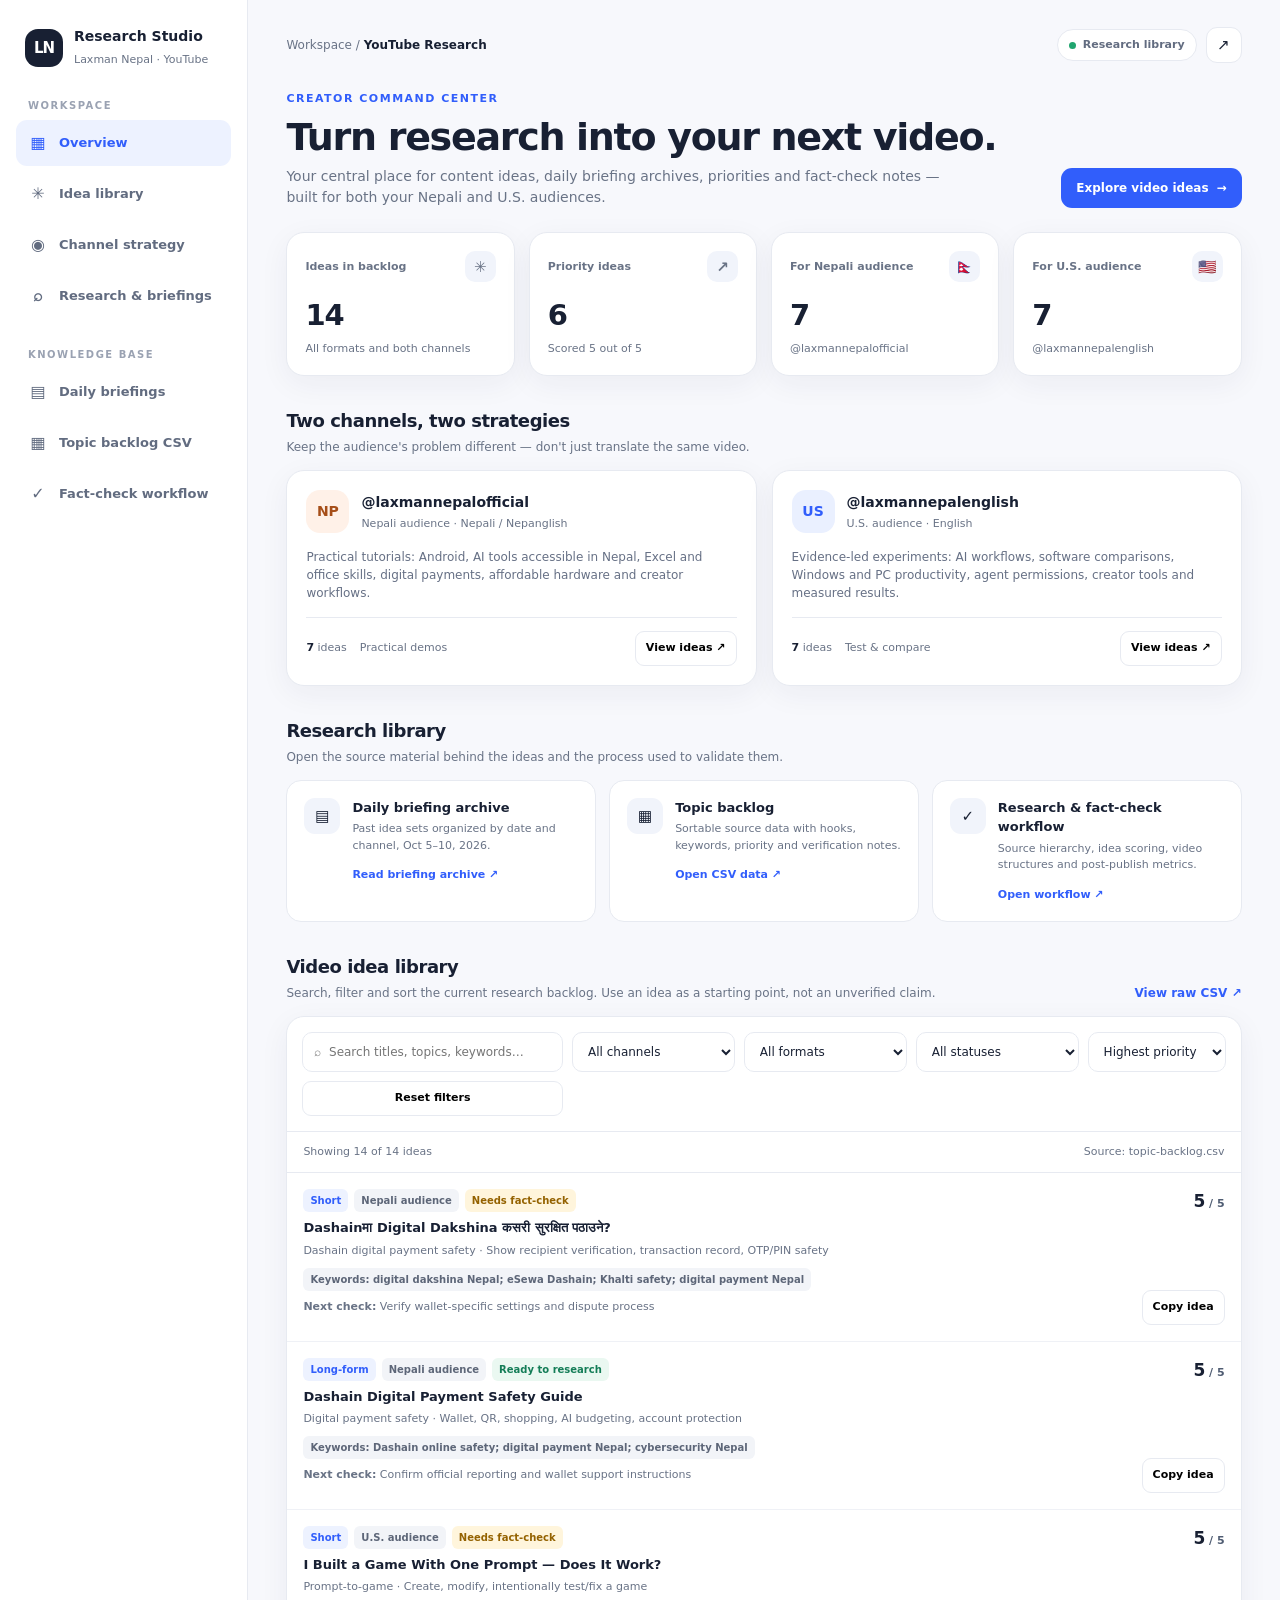
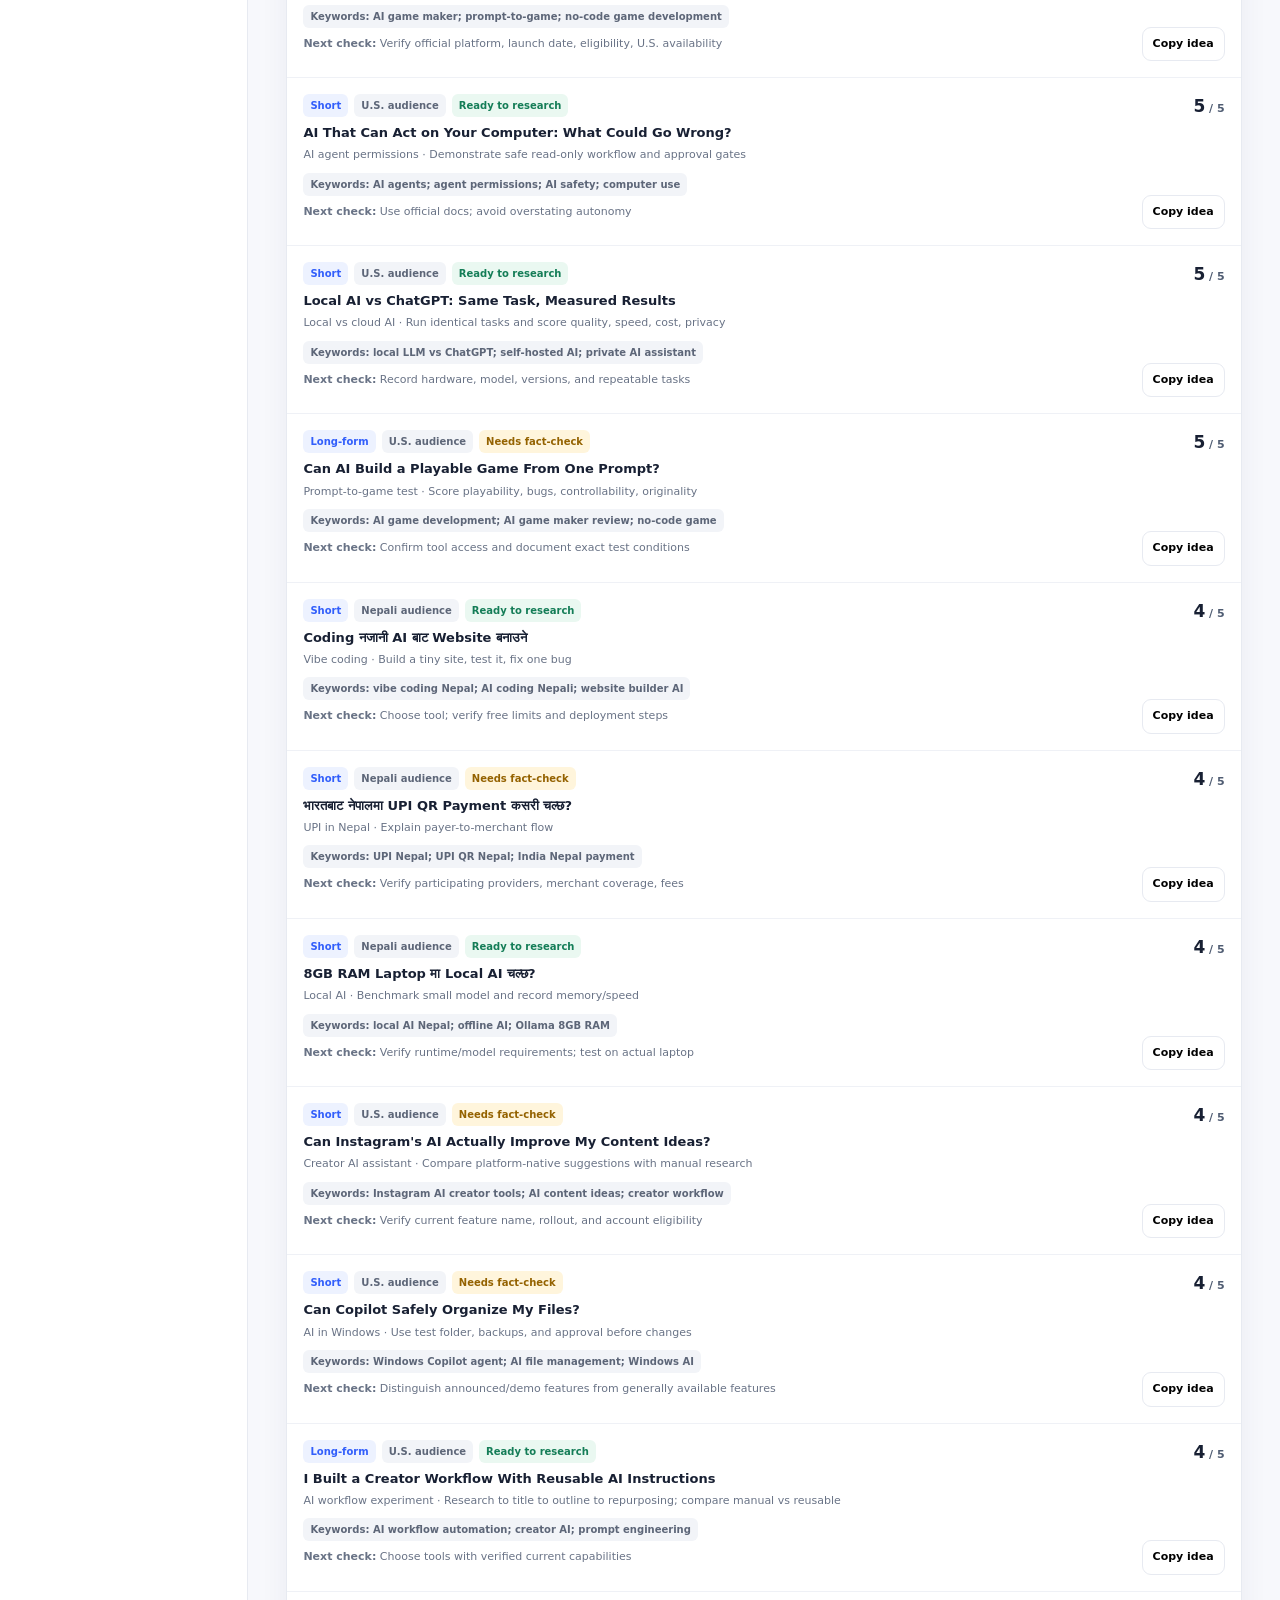
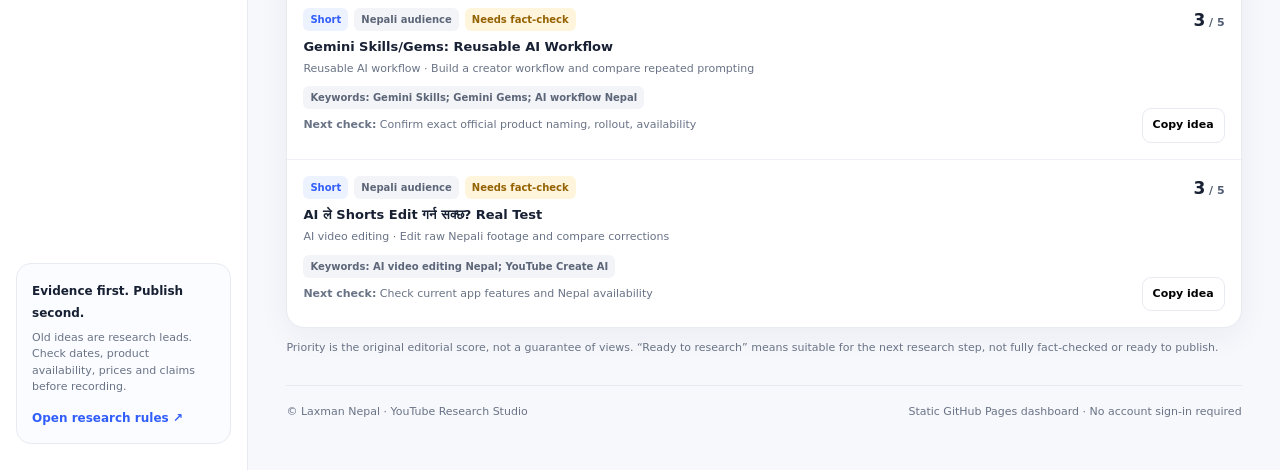
==== youtube/content-growth/index.html @ 2b45d1cb "Add interactive YouTube content research dashboard" ====
<!doctype html>
<html lang="en">
<head>
<meta charset="utf-8">
<meta name="viewport" content="width=device-width,initial-scale=1">
<meta name="theme-color" content="#f7f8fc">
<meta name="description" content="Laxman Nepal's YouTube content research dashboard: video ideas, daily briefings, topic priorities and fact-check workflow for Nepali and U.S. audiences.">
<title>YouTube Research Studio — Laxman Nepal</title>
<style>
:root{--bg:#f7f8fc;--panel:#fff;--ink:#182033;--muted:#697386;--line:#e7eaf1;--blue:#315efb;--blue-soft:#edf2ff;--green:#147d57;--amber:#946200;--shadow:0 8px 30px rgba(29,43,76,.055);--radius:18px}
*{box-sizing:border-box}html{scroll-behavior:smooth}body{margin:0;background:var(--bg);color:var(--ink);font:15px/1.5 Inter,ui-sans-serif,system-ui,-apple-system,BlinkMacSystemFont,"Segoe UI",sans-serif}a{color:inherit;text-decoration:none}button,input,select{font:inherit}.app{min-height:100vh;display:grid;grid-template-columns:248px minmax(0,1fr)}.sidebar{background:#fff;border-right:1px solid var(--line);padding:26px 16px;display:flex;flex-direction:column;gap:28px}.brand{display:flex;align-items:center;gap:11px;padding:0 9px}.logo{width:38px;height:38px;border-radius:13px;background:#182033;color:#fff;display:grid;place-items:center;font-weight:800;letter-spacing:-1px}.brand strong{display:block;font-size:14px}.brand small{color:var(--muted);font-size:11px}.navlabel{padding:0 12px;color:#9aa2b2;text-transform:uppercase;font-size:10px;font-weight:800;letter-spacing:1.5px;margin-bottom:7px}.nav{display:grid;gap:5px}.nav a{display:flex;align-items:center;gap:11px;padding:11px 12px;border-radius:11px;color:#626c80;font-size:13px;font-weight:650}.nav a span{width:20px;text-align:center;font-size:16px}.nav a.active,.nav a:hover{background:var(--blue-soft);color:var(--blue)}.side-note{margin-top:auto;padding:15px;border:1px solid var(--line);border-radius:15px;background:#fbfcff}.side-note b{font-size:12px}.side-note p{font-size:11px;color:var(--muted);margin:6px 0 10px}.side-note a{font-size:12px;color:var(--blue);font-weight:750}.main{min-width:0;padding:27px clamp(16px,3vw,42px) 50px;max-width:1600px;width:100%;margin:0 auto}.topbar{display:flex;justify-content:space-between;align-items:center;gap:16px;margin-bottom:28px}.crumb{font-size:12px;color:var(--muted)}.crumb b{color:var(--ink)}.top-actions{display:flex;align-items:center;gap:9px}.pill{display:inline-flex;align-items:center;gap:7px;border:1px solid var(--line);border-radius:999px;padding:7px 11px;background:#fff;font-size:11px;color:#626c80;font-weight:700}.dot{width:7px;height:7px;background:#20a56f;border-radius:50%}.iconbtn{border:1px solid var(--line);background:#fff;width:36px;height:36px;border-radius:11px;cursor:pointer}.hero{display:flex;justify-content:space-between;align-items:flex-end;gap:20px;margin-bottom:23px}.eyebrow{font-size:11px;color:var(--blue);font-weight:800;letter-spacing:1.5px;text-transform:uppercase}.hero h1{font-size:clamp(27px,3vw,38px);line-height:1.13;letter-spacing:-1.3px;margin:8px 0}.hero p{color:var(--muted);max-width:670px;margin:0;font-size:14px}.primary{display:inline-flex;align-items:center;justify-content:center;gap:8px;border:0;background:var(--blue);color:#fff;border-radius:11px;padding:11px 15px;font-size:12px;font-weight:750;cursor:pointer;white-space:nowrap}.primary:hover{background:#234be0}.stats{display:grid;grid-template-columns:repeat(4,minmax(0,1fr));gap:14px;margin:24px 0}.stat{background:var(--panel);border:1px solid var(--line);border-radius:var(--radius);padding:18px;box-shadow:var(--shadow);min-width:0}.stat-head{display:flex;align-items:center;justify-content:space-between;color:var(--muted);font-size:11px;font-weight:700}.stat-icon{width:31px;height:31px;border-radius:10px;background:#f1f4fb;display:grid;place-items:center;font-size:15px}.stat-num{font-size:29px;font-weight:800;letter-spacing:-1px;margin:12px 0 3px}.stat-sub{font-size:11px;color:var(--muted)}.section-head{display:flex;align-items:flex-end;justify-content:space-between;gap:12px;margin:31px 0 14px}.section-head h2{font-size:18px;letter-spacing:-.45px;margin:0}.section-head p{font-size:12px;color:var(--muted);margin:4px 0 0}.textlink{color:var(--blue);font-size:12px;font-weight:750}.channels{display:grid;grid-template-columns:repeat(2,minmax(0,1fr));gap:15px}.channel{background:#fff;border:1px solid var(--line);border-radius:var(--radius);padding:19px;box-shadow:var(--shadow)}.channel-top{display:flex;align-items:center;gap:12px}.channel-avatar{width:43px;height:43px;border-radius:14px;background:#fff1e8;color:#a64e18;display:grid;place-items:center;font-weight:850;font-size:14px}.channel.us .channel-avatar{background:#eaf0ff;color:#315efb}.channel h3{font-size:14px;margin:0 0 3px}.channel .aud{font-size:11px;color:var(--muted)}.channel p{font-size:12px;color:#667085;margin:15px 0}.channel-bottom{border-top:1px solid var(--line);padding-top:13px;display:flex;align-items:center;justify-content:space-between;gap:8px}.tiny-stats{display:flex;gap:13px;font-size:11px;color:var(--muted)}.tiny-stats b{color:var(--ink)}.outline{border:1px solid var(--line);background:#fff;border-radius:9px;padding:8px 10px;font-size:11px;font-weight:750;cursor:pointer}.outline:hover{border-color:#b9c7ff;color:var(--blue)}.quick-grid{display:grid;grid-template-columns:repeat(3,minmax(0,1fr));gap:13px}.quick{background:#fff;border:1px solid var(--line);border-radius:15px;padding:17px;display:flex;gap:12px;align-items:flex-start;transition:transform .15s,border .15s}.quick:hover{transform:translateY(-2px);border-color:#c9d4ff}.quick-icon{width:36px;height:36px;flex:none;border-radius:11px;background:#f1f4fb;display:grid;place-items:center}.quick h3{font-size:13px;margin:0 0 4px}.quick p{font-size:11px;color:var(--muted);margin:0 0 8px}.quick a{font-size:11px;color:var(--blue);font-weight:750}.ideas-panel{background:#fff;border:1px solid var(--line);border-radius:var(--radius);overflow:hidden;box-shadow:var(--shadow)}.filters{padding:15px;display:grid;grid-template-columns:minmax(180px,1.6fr) repeat(3,minmax(125px,1fr)) auto;gap:9px;border-bottom:1px solid var(--line)}.field{width:100%;min-width:0;border:1px solid var(--line);background:#fff;color:var(--ink);border-radius:10px;padding:10px 11px;font-size:12px;outline:none}.field:focus{border-color:#9db0ff;box-shadow:0 0 0 3px #edf2ff}.count{padding:12px 16px;display:flex;justify-content:space-between;align-items:center;color:var(--muted);font-size:11px;border-bottom:1px solid var(--line)}.idea-list{display:grid}.idea{padding:16px;display:grid;grid-template-columns:minmax(0,1fr) 90px;gap:12px;border-bottom:1px solid #eff1f6}.idea:last-child{border-bottom:0}.idea h3{font-size:13px;margin:7px 0 5px;line-height:1.4}.idea p{font-size:11px;color:var(--muted);margin:0 0 9px}.meta{display:flex;gap:6px;flex-wrap:wrap;align-items:center}.tag{display:inline-flex;align-items:center;border-radius:6px;background:#f2f4f8;color:#5d6678;padding:4px 7px;font-size:10px;font-weight:700}.tag.blue{background:#edf2ff;color:#315efb}.tag.green{background:#eaf8f1;color:#147d57}.tag.amber{background:#fff5dc;color:#946200}.idea-actions{display:flex;flex-direction:column;align-items:flex-end;justify-content:space-between;gap:10px}.priority{font-size:11px;font-weight:800;color:#4f5c72}.priority strong{font-size:17px;color:var(--ink)}.idea-actions button{white-space:nowrap}.empty{padding:35px;text-align:center;color:var(--muted);font-size:13px}.footnote{font-size:11px;color:var(--muted);margin-top:12px}.footer{margin-top:28px;padding-top:18px;border-top:1px solid var(--line);display:flex;justify-content:space-between;gap:15px;color:var(--muted);font-size:11px}.mobilebar{display:none}
@media(max-width:1050px){.app{grid-template-columns:210px minmax(0,1fr)}.filters{grid-template-columns:repeat(2,minmax(0,1fr))}.quick-grid{grid-template-columns:repeat(2,minmax(0,1fr))}.stats{grid-template-columns:repeat(2,minmax(0,1fr))}}
@media(max-width:700px){.app{display:block}.sidebar{display:none}.main{padding:18px 14px 85px}.topbar{margin-bottom:24px}.hero{align-items:flex-start;flex-direction:column}.hero .primary{width:100%}.stats{gap:9px;margin:18px 0}.stat{padding:13px}.stat-num{font-size:25px}.channels{grid-template-columns:1fr}.quick-grid{grid-template-columns:1fr}.filters{grid-template-columns:1fr 1fr;padding:11px}.filters .search{grid-column:1/-1}.filters button{grid-column:1/-1}.idea{padding:13px;grid-template-columns:minmax(0,1fr) 66px}.idea-actions button{font-size:10px;padding:7px}.top-actions .pill{display:none}.section-head{align-items:flex-start}.footer{flex-direction:column}.mobilebar{position:fixed;bottom:0;left:0;right:0;display:flex;justify-content:space-around;gap:4px;background:rgba(255,255,255,.96);backdrop-filter:blur(12px);border-top:1px solid var(--line);padding:9px 4px calc(9px + env(safe-area-inset-bottom));z-index:5}.mobilebar a{display:grid;justify-items:center;gap:2px;color:#687286;font-size:9px;font-weight:700;min-width:0}.mobilebar a span{font-size:17px}.mobilebar a.active{color:var(--blue)}}
</style>
</head>
<body>
<div class="app">
<aside class="sidebar">
  <a class="brand" href="#overview"><div class="logo">LN</div><div><strong>Research Studio</strong><small>Laxman Nepal · YouTube</small></div></a>
  <div><div class="navlabel">Workspace</div><nav class="nav"><a class="active" href="#overview"><span>▦</span>Overview</a><a href="#ideas"><span>✳</span>Idea library</a><a href="#channels"><span>◉</span>Channel strategy</a><a href="#research"><span>⌕</span>Research & briefings</a></nav></div>
  <div><div class="navlabel">Knowledge base</div><nav class="nav"><a href="daily-briefings.md" target="_blank"><span>▤</span>Daily briefings</a><a href="topic-backlog.csv" target="_blank"><span>▦</span>Topic backlog CSV</a><a href="research-workflow.md" target="_blank"><span>✓</span>Fact-check workflow</a></nav></div>
  <div class="side-note"><b>Evidence first. Publish second.</b><p>Old ideas are research leads. Check dates, product availability, prices and claims before recording.</p><a href="research-workflow.md" target="_blank">Open research rules ↗</a></div>
</aside>
<main class="main">
  <div class="topbar"><div class="crumb">Workspace / <b>YouTube Research</b></div><div class="top-actions"><span class="pill"><i class="dot"></i> Research library</span><a class="iconbtn" href="README.md" target="_blank" aria-label="Open documentation" style="display:grid;place-items:center">↗</a></div></div>
  <section id="overview">
    <div class="hero"><div><div class="eyebrow">Creator command center</div><h1>Turn research into your next video.</h1><p>Your central place for content ideas, daily briefing archives, priorities and fact-check notes — built for both your Nepali and U.S. audiences.</p></div><a class="primary" href="#ideas">Explore video ideas <span>→</span></a></div>
    <div class="stats">
      <article class="stat"><div class="stat-head">Ideas in backlog <span class="stat-icon">✳</span></div><div class="stat-num" id="totalIdeas">—</div><div class="stat-sub">All formats and both channels</div></article>
      <article class="stat"><div class="stat-head">Priority ideas <span class="stat-icon">↗</span></div><div class="stat-num" id="priorityIdeas">—</div><div class="stat-sub">Scored 5 out of 5</div></article>
      <article class="stat"><div class="stat-head">For Nepali audience <span class="stat-icon">🇳🇵</span></div><div class="stat-num" id="npIdeas">—</div><div class="stat-sub">@laxmannepalofficial</div></article>
      <article class="stat"><div class="stat-head">For U.S. audience <span class="stat-icon">🇺🇸</span></div><div class="stat-num" id="usIdeas">—</div><div class="stat-sub">@laxmannepalenglish</div></article>
    </div>
  </section>
  <section id="channels">
    <div class="section-head"><div><h2>Two channels, two strategies</h2><p>Keep the audience's problem different — don't just translate the same video.</p></div></div>
    <div class="channels">
      <article class="channel"><div class="channel-top"><div class="channel-avatar">NP</div><div><h3>@laxmannepalofficial</h3><div class="aud">Nepali audience · Nepali / Nepanglish</div></div></div><p>Practical tutorials: Android, AI tools accessible in Nepal, Excel and office skills, digital payments, affordable hardware and creator workflows.</p><div class="channel-bottom"><div class="tiny-stats"><span><b id="npChannelCount">—</b> ideas</span><span>Practical demos</span></div><button class="outline" data-filter-channel="@laxmannepalofficial">View ideas ↗</button></div></article>
      <article class="channel us"><div class="channel-top"><div class="channel-avatar">US</div><div><h3>@laxmannepalenglish</h3><div class="aud">U.S. audience · English</div></div></div><p>Evidence-led experiments: AI workflows, software comparisons, Windows and PC productivity, agent permissions, creator tools and measured results.</p><div class="channel-bottom"><div class="tiny-stats"><span><b id="usChannelCount">—</b> ideas</span><span>Test & compare</span></div><button class="outline" data-filter-channel="@laxmannepalenglish">View ideas ↗</button></div></article>
    </div>
  </section>
  <section id="research">
    <div class="section-head"><div><h2>Research library</h2><p>Open the source material behind the ideas and the process used to validate them.</p></div></div>
    <div class="quick-grid">
      <article class="quick"><div class="quick-icon">▤</div><div><h3>Daily briefing archive</h3><p>Past idea sets organized by date and channel, Oct 5–10, 2026.</p><a href="daily-briefings.md" target="_blank">Read briefing archive ↗</a></div></article>
      <article class="quick"><div class="quick-icon">▦</div><div><h3>Topic backlog</h3><p>Sortable source data with hooks, keywords, priority and verification notes.</p><a href="topic-backlog.csv" target="_blank">Open CSV data ↗</a></div></article>
      <article class="quick"><div class="quick-icon">✓</div><div><h3>Research & fact-check workflow</h3><p>Source hierarchy, idea scoring, video structures and post-publish metrics.</p><a href="research-workflow.md" target="_blank">Open workflow ↗</a></div></article>
    </div>
  </section>
  <section id="ideas">
    <div class="section-head"><div><h2>Video idea library</h2><p>Search, filter and sort the current research backlog. Use an idea as a starting point, not an unverified claim.</p></div><a class="textlink" href="topic-backlog.csv" target="_blank">View raw CSV ↗</a></div>
    <div class="ideas-panel">
      <div class="filters">
        <input class="field search" id="search" type="search" placeholder="⌕  Search titles, topics, keywords…" aria-label="Search ideas">
        <select class="field" id="channelFilter" aria-label="Filter by channel"><option value="">All channels</option><option value="@laxmannepalofficial">Nepali channel</option><option value="@laxmannepalenglish">U.S. channel</option></select>
        <select class="field" id="formatFilter" aria-label="Filter by format"><option value="">All formats</option><option value="Short">Shorts</option><option value="Long-form">Long-form</option></select>
        <select class="field" id="statusFilter" aria-label="Filter by verification status"><option value="">All statuses</option><option value="Ready to research">Ready to research</option><option value="Needs fact-check">Needs fact-check</option></select>
        <select class="field" id="sortFilter" aria-label="Sort ideas"><option value="priority">Highest priority</option><option value="newest">Newest added</option><option value="az">Title A–Z</option></select>
        <button class="outline" id="resetFilters">Reset filters</button>
      </div>
      <div class="count"><span id="resultCount">Loading idea data…</span><span>Source: topic-backlog.csv</span></div>
      <div class="idea-list" id="ideaList"><div class="empty">Loading your saved ideas…</div></div>
    </div>
    <p class="footnote">Priority is the original editorial score, not a guarantee of views. “Ready to research” means suitable for the next research step, not fully fact-checked or ready to publish.</p>
  </section>
  <div class="footer"><span>© Laxman Nepal · YouTube Research Studio</span><span>Static GitHub Pages dashboard · No account sign-in required</span></div>
</main>
</div>
<nav class="mobilebar"><a class="active" href="#overview"><span>▦</span>Home</a><a href="#ideas"><span>✳</span>Ideas</a><a href="#channels"><span>◉</span>Channels</a><a href="#research"><span>⌕</span>Research</a></nav>
<script>
(function(){
const $=id=>document.getElementById(id);
let ideas=[];
function parseCSV(text){const rows=[];let row=[],field="",quoted=false;for(let i=0;i<text.length;i++){const c=text[i];if(quoted){if(c==='"'&&text[i+1]==='"'){field+='"';i++}else if(c==='"')quoted=false;else field+=c}else if(c==='"')quoted=true;else if(c===','){row.push(field);field=""}else if(c==='\n'){row.push(field.replace(/\r$/,""));if(row.some(v=>v.trim()))rows.push(row);row=[];field=""}else field+=c}if(field.length||row.length){row.push(field.replace(/\r$/,""));rows.push(row)}const headers=rows.shift()||[];return rows.map(r=>Object.fromEntries(headers.map((h,i)=>[h,(r[i]||"").trim()])))}
function esc(s){return String(s||"").replace(/[&<>"']/g,c=>({"&":"&amp;","<":"&lt;",">":"&gt;",'"':"&quot;","'":"&#39;"}[c]))}
function filtered(){const q=$("search").value.toLowerCase().trim(),ch=$("channelFilter").value,fmt=$("formatFilter").value,st=$("statusFilter").value;let a=ideas.filter(x=>(!ch||x.channel===ch)&&(!fmt||x.format===fmt)&&(!st||x.status===st)&&(!q||Object.values(x).join(" ").toLowerCase().includes(q)));const sort=$("sortFilter").value;if(sort==="priority")a.sort((x,y)=>(+y.priority||0)-(+x.priority||0)||y.date_added.localeCompare(x.date_added));else if(sort==="newest")a.sort((x,y)=>y.date_added.localeCompare(x.date_added));else a.sort((x,y)=>x.title_direction.localeCompare(y.title_direction));return a}
function render(){const a=filtered();$("resultCount").textContent="Showing "+a.length+" of "+ideas.length+" ideas";if(!a.length){$("ideaList").innerHTML='<div class="empty">No matching ideas. Try clearing a filter or searching another phrase.</div>';return}
$("ideaList").innerHTML=a.map((x,i)=>{const channel=x.channel==="@laxmannepalofficial"?"Nepali audience":"U.S. audience";const statusClass=x.status==="Ready to research"?"green":"amber";return '<article class="idea"><div><div class="meta"><span class="tag blue">'+esc(x.format)+'</span><span class="tag">'+esc(channel)+'</span><span class="tag '+statusClass+'">'+esc(x.status)+'</span></div><h3>'+esc(x.title_direction)+'</h3><p>'+esc(x.topic)+' · '+esc(x.hook_or_demo)+'</p><div class="meta"><span class="tag">Keywords: '+esc(x.keywords)+'</span></div>'+(x.verification_needed?'<p style="margin-top:8px"> <b>Next check:</b> '+esc(x.verification_needed)+'</p>':'')+'</div><div class="idea-actions"><div class="priority"><strong>'+esc(x.priority)+'</strong> / 5</div><button class="outline copy-idea" data-index="'+i+'">Copy idea</button></div></article>'}).join("");
document.querySelectorAll(".copy-idea").forEach(btn=>btn.addEventListener("click",()=>{const x=a[+btn.dataset.index];const text="Title: "+x.title_direction+"\nChannel: "+x.channel+"\nFormat: "+x.format+"\nHook/demo: "+x.hook_or_demo+"\nKeywords: "+x.keywords+"\nWhy searchable: "+x.why_searchable+"\nStatus: "+x.status+"\nFact-check: "+x.verification_needed;navigator.clipboard&&navigator.clipboard.writeText(text).then(()=>{btn.textContent="Copied ✓"}).catch(()=>window.prompt("Copy this idea:",text));if(!navigator.clipboard)window.prompt("Copy this idea:",text)}))}
function stats(){const np=ideas.filter(x=>x.channel==="@laxmannepalofficial").length,us=ideas.filter(x=>x.channel==="@laxmannepalenglish").length;$("totalIdeas").textContent=ideas.length;$("priorityIdeas").textContent=ideas.filter(x=>+x.priority===5).length;$("npIdeas").textContent=np;$("usIdeas").textContent=us;$("npChannelCount").textContent=np;$("usChannelCount").textContent=us}
["search","channelFilter","formatFilter","statusFilter","sortFilter"].forEach(id=>$(id).addEventListener(id==="search"?"input":"change",render));
$("resetFilters").addEventListener("click",()=>{["search","channelFilter","formatFilter","statusFilter"].forEach(id=>$(id).value="");$("sortFilter").value="priority";render()});
document.querySelectorAll("[data-filter-channel]").forEach(btn=>btn.addEventListener("click",()=>{$("channelFilter").value=btn.dataset.filterChannel;location.hash="#ideas";render()}));
fetch("topic-backlog.csv").then(r=>{if(!r.ok)throw new Error("Could not load CSV");return r.text()}).then(t=>{ideas=parseCSV(t);stats();render()}).catch(()=>{$("ideaList").innerHTML='<div class="empty">Could not load the idea backlog automatically. Open <a style="color:#315efb" href="topic-backlog.csv">topic-backlog.csv</a> directly, or open this dashboard through your published GitHub Pages site.</div>';$("resultCount").textContent="Idea data unavailable"});
document.querySelectorAll(".mobilebar a").forEach(a=>a.addEventListener("click",()=>{document.querySelectorAll(".mobilebar a").forEach(n=>n.classList.remove("active"));a.classList.add("active")}));
})();
</script>
</body>
</html>
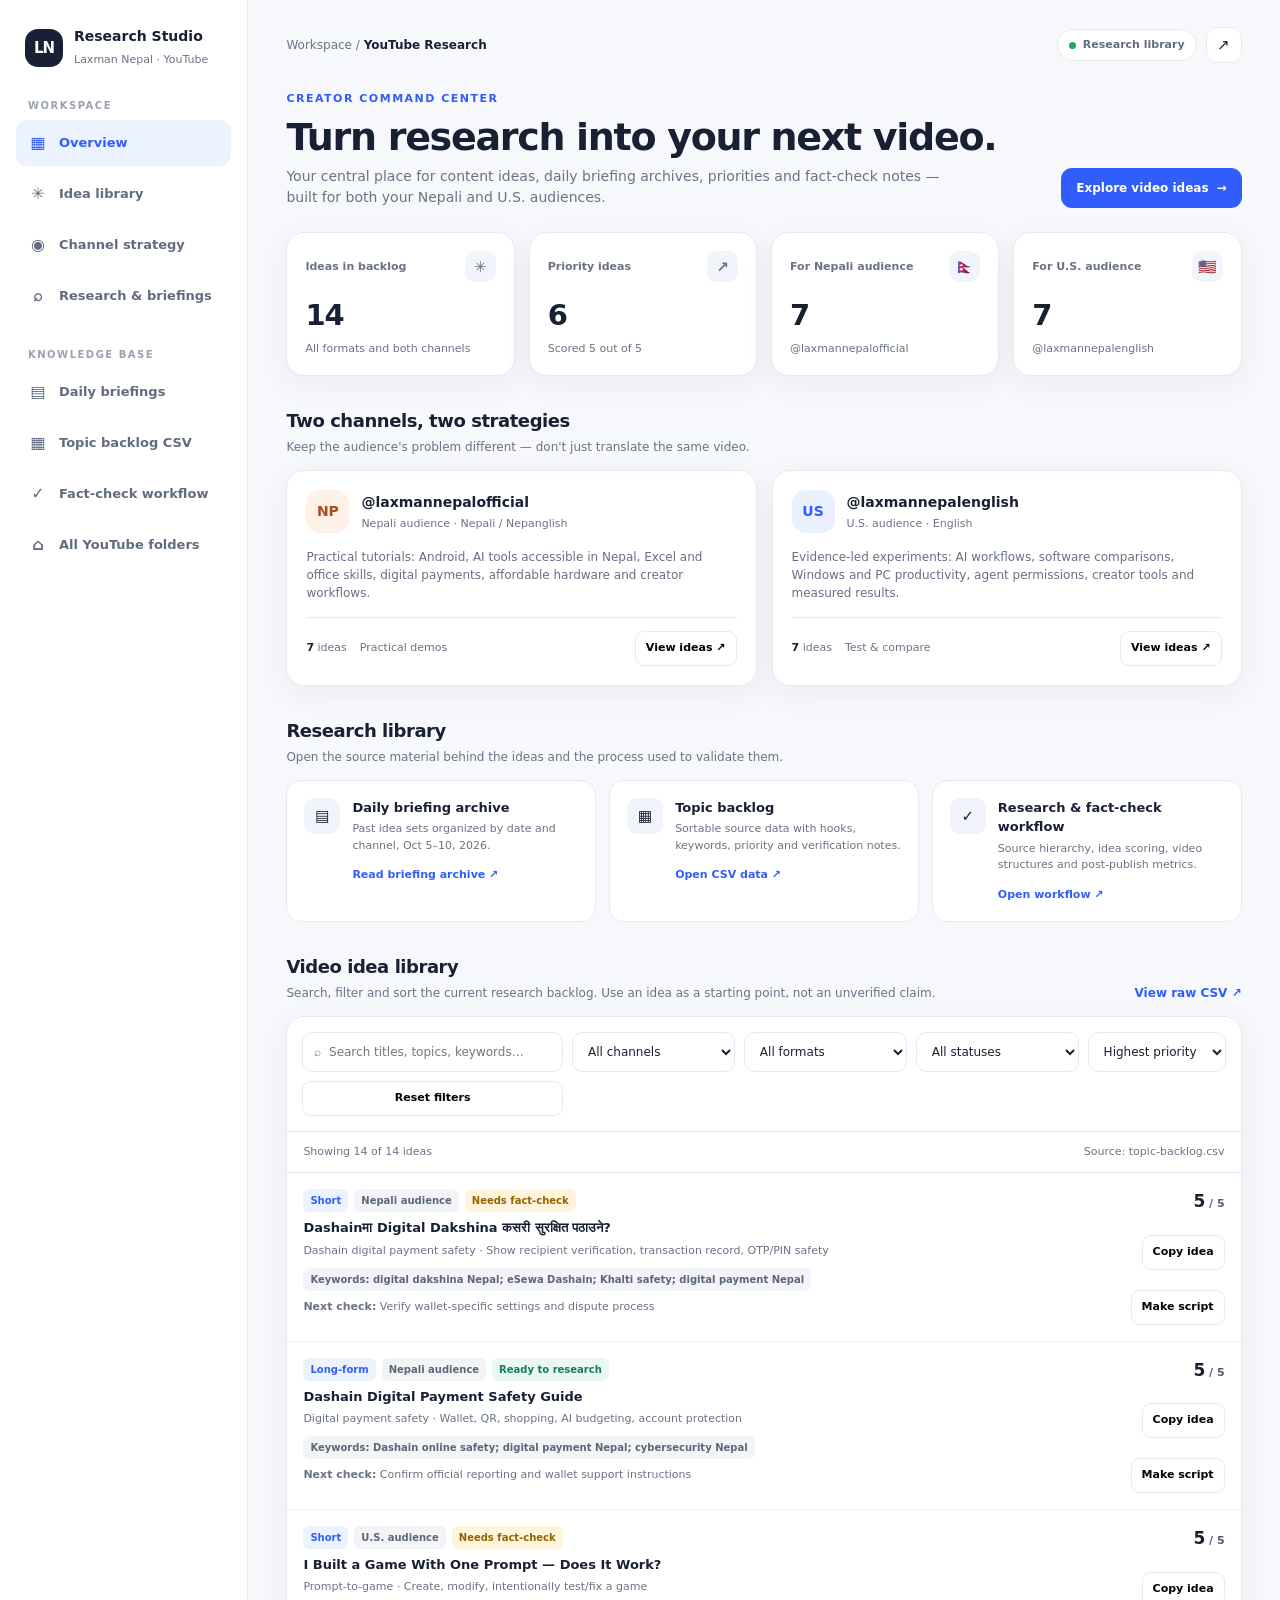
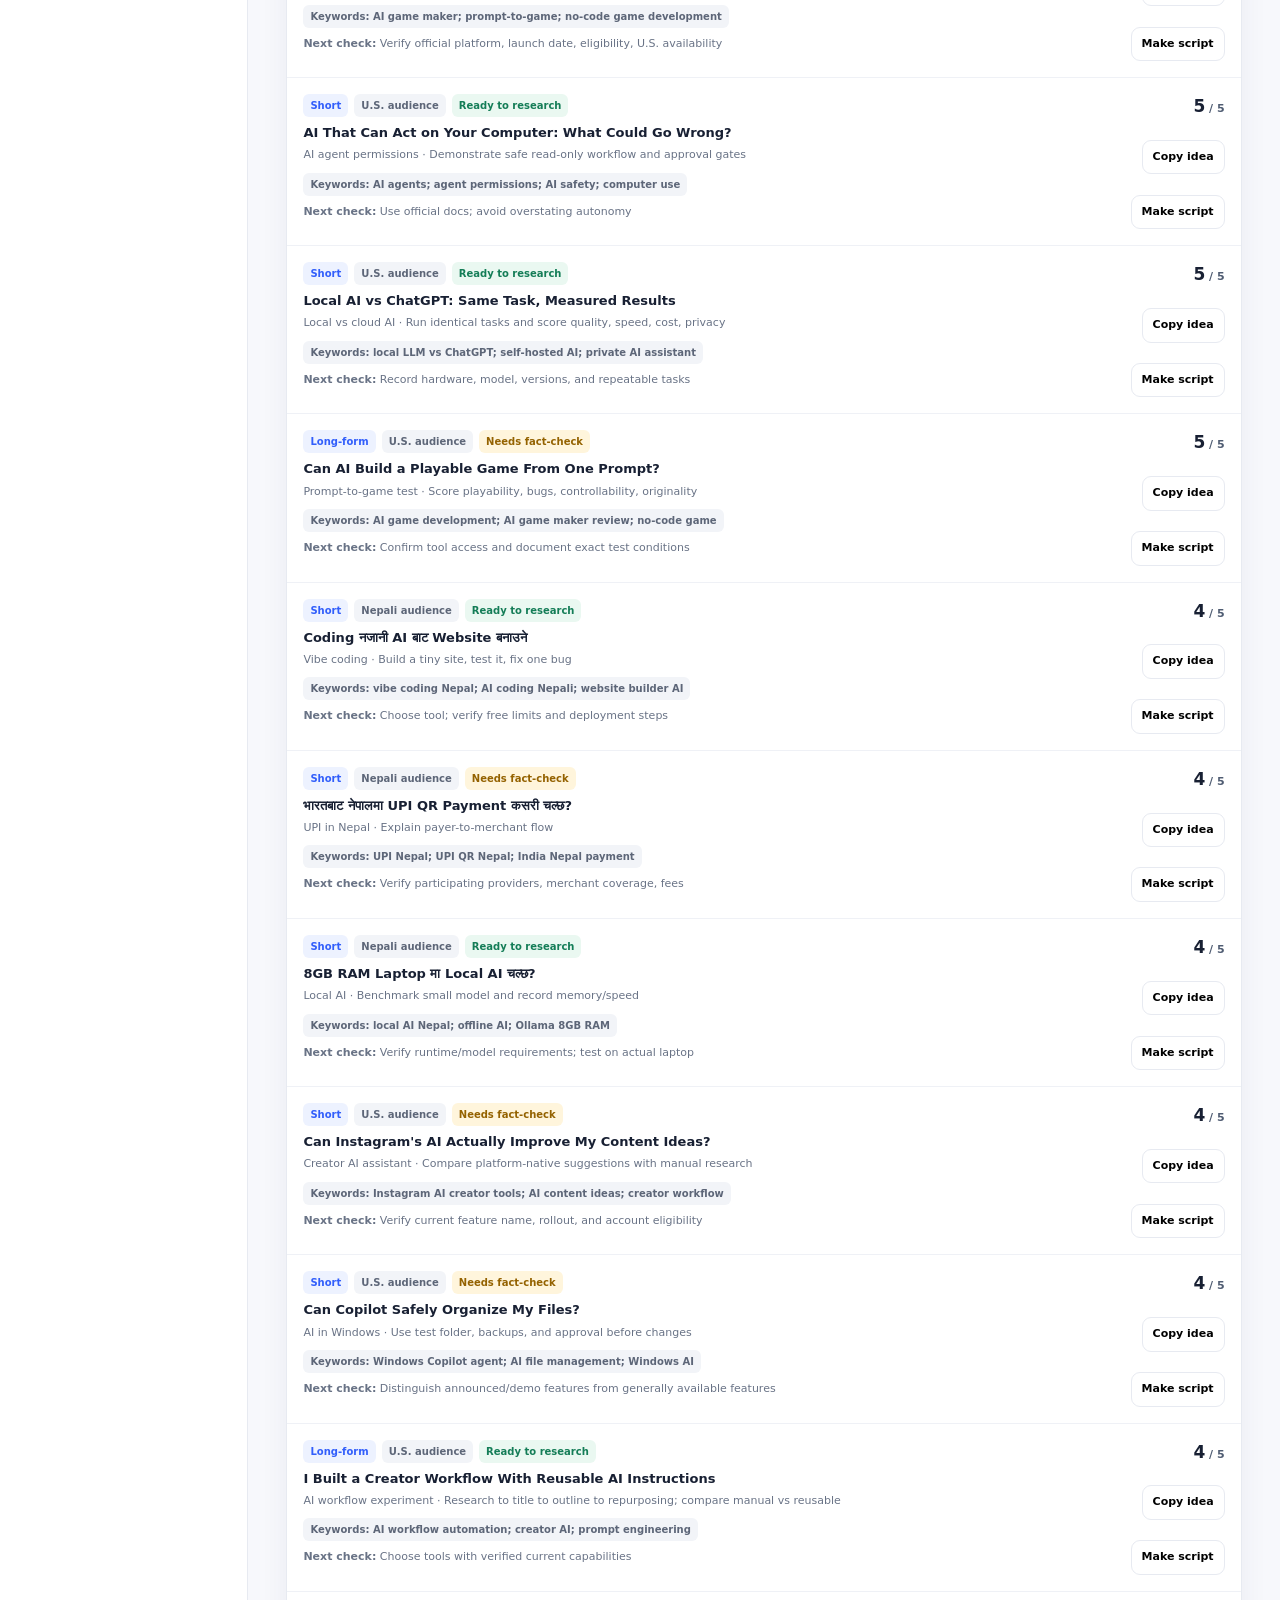
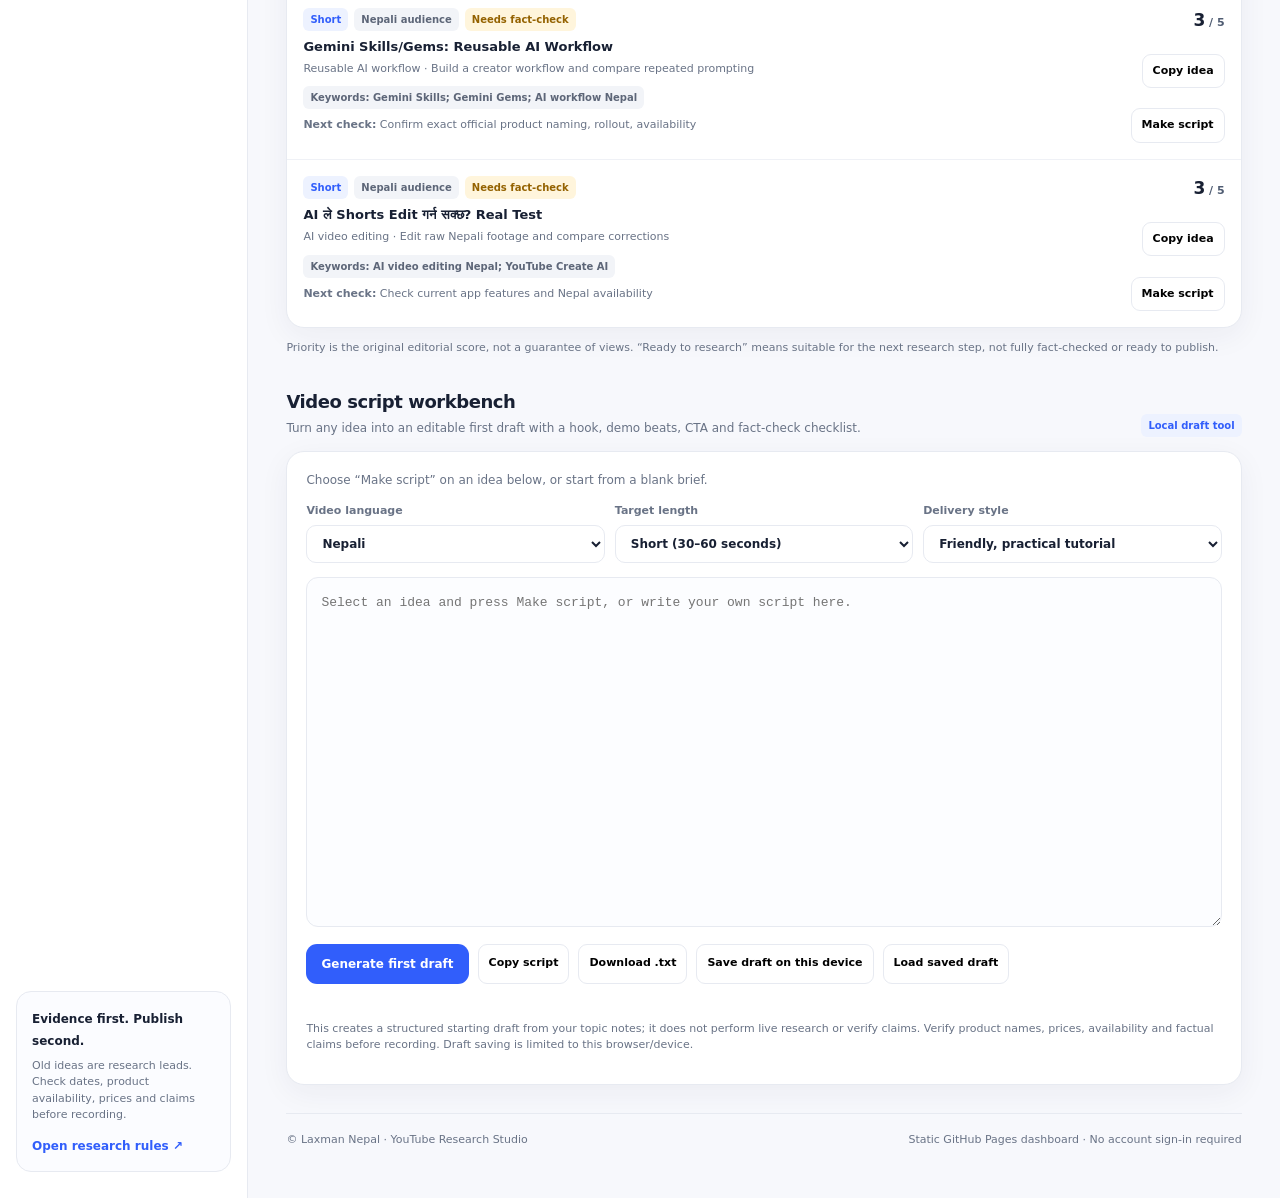
==== commit 6db33a44: "Add script workbench to YouTube research dashboard" ====
--- a/youtube/content-growth/index.html
+++ b/youtube/content-growth/index.html
@@ -11,6 +11,8 @@
 *{box-sizing:border-box}html{scroll-behavior:smooth}body{margin:0;background:var(--bg);color:var(--ink);font:15px/1.5 Inter,ui-sans-serif,system-ui,-apple-system,BlinkMacSystemFont,"Segoe UI",sans-serif}a{color:inherit;text-decoration:none}button,input,select{font:inherit}.app{min-height:100vh;display:grid;grid-template-columns:248px minmax(0,1fr)}.sidebar{background:#fff;border-right:1px solid var(--line);padding:26px 16px;display:flex;flex-direction:column;gap:28px}.brand{display:flex;align-items:center;gap:11px;padding:0 9px}.logo{width:38px;height:38px;border-radius:13px;background:#182033;color:#fff;display:grid;place-items:center;font-weight:800;letter-spacing:-1px}.brand strong{display:block;font-size:14px}.brand small{color:var(--muted);font-size:11px}.navlabel{padding:0 12px;color:#9aa2b2;text-transform:uppercase;font-size:10px;font-weight:800;letter-spacing:1.5px;margin-bottom:7px}.nav{display:grid;gap:5px}.nav a{display:flex;align-items:center;gap:11px;padding:11px 12px;border-radius:11px;color:#626c80;font-size:13px;font-weight:650}.nav a span{width:20px;text-align:center;font-size:16px}.nav a.active,.nav a:hover{background:var(--blue-soft);color:var(--blue)}.side-note{margin-top:auto;padding:15px;border:1px solid var(--line);border-radius:15px;background:#fbfcff}.side-note b{font-size:12px}.side-note p{font-size:11px;color:var(--muted);margin:6px 0 10px}.side-note a{font-size:12px;color:var(--blue);font-weight:750}.main{min-width:0;padding:27px clamp(16px,3vw,42px) 50px;max-width:1600px;width:100%;margin:0 auto}.topbar{display:flex;justify-content:space-between;align-items:center;gap:16px;margin-bottom:28px}.crumb{font-size:12px;color:var(--muted)}.crumb b{color:var(--ink)}.top-actions{display:flex;align-items:center;gap:9px}.pill{display:inline-flex;align-items:center;gap:7px;border:1px solid var(--line);border-radius:999px;padding:7px 11px;background:#fff;font-size:11px;color:#626c80;font-weight:700}.dot{width:7px;height:7px;background:#20a56f;border-radius:50%}.iconbtn{border:1px solid var(--line);background:#fff;width:36px;height:36px;border-radius:11px;cursor:pointer}.hero{display:flex;justify-content:space-between;align-items:flex-end;gap:20px;margin-bottom:23px}.eyebrow{font-size:11px;color:var(--blue);font-weight:800;letter-spacing:1.5px;text-transform:uppercase}.hero h1{font-size:clamp(27px,3vw,38px);line-height:1.13;letter-spacing:-1.3px;margin:8px 0}.hero p{color:var(--muted);max-width:670px;margin:0;font-size:14px}.primary{display:inline-flex;align-items:center;justify-content:center;gap:8px;border:0;background:var(--blue);color:#fff;border-radius:11px;padding:11px 15px;font-size:12px;font-weight:750;cursor:pointer;white-space:nowrap}.primary:hover{background:#234be0}.stats{display:grid;grid-template-columns:repeat(4,minmax(0,1fr));gap:14px;margin:24px 0}.stat{background:var(--panel);border:1px solid var(--line);border-radius:var(--radius);padding:18px;box-shadow:var(--shadow);min-width:0}.stat-head{display:flex;align-items:center;justify-content:space-between;color:var(--muted);font-size:11px;font-weight:700}.stat-icon{width:31px;height:31px;border-radius:10px;background:#f1f4fb;display:grid;place-items:center;font-size:15px}.stat-num{font-size:29px;font-weight:800;letter-spacing:-1px;margin:12px 0 3px}.stat-sub{font-size:11px;color:var(--muted)}.section-head{display:flex;align-items:flex-end;justify-content:space-between;gap:12px;margin:31px 0 14px}.section-head h2{font-size:18px;letter-spacing:-.45px;margin:0}.section-head p{font-size:12px;color:var(--muted);margin:4px 0 0}.textlink{color:var(--blue);font-size:12px;font-weight:750}.channels{display:grid;grid-template-columns:repeat(2,minmax(0,1fr));gap:15px}.channel{background:#fff;border:1px solid var(--line);border-radius:var(--radius);padding:19px;box-shadow:var(--shadow)}.channel-top{display:flex;align-items:center;gap:12px}.channel-avatar{width:43px;height:43px;border-radius:14px;background:#fff1e8;color:#a64e18;display:grid;place-items:center;font-weight:850;font-size:14px}.channel.us .channel-avatar{background:#eaf0ff;color:#315efb}.channel h3{font-size:14px;margin:0 0 3px}.channel .aud{font-size:11px;color:var(--muted)}.channel p{font-size:12px;color:#667085;margin:15px 0}.channel-bottom{border-top:1px solid var(--line);padding-top:13px;display:flex;align-items:center;justify-content:space-between;gap:8px}.tiny-stats{display:flex;gap:13px;font-size:11px;color:var(--muted)}.tiny-stats b{color:var(--ink)}.outline{border:1px solid var(--line);background:#fff;border-radius:9px;padding:8px 10px;font-size:11px;font-weight:750;cursor:pointer}.outline:hover{border-color:#b9c7ff;color:var(--blue)}.quick-grid{display:grid;grid-template-columns:repeat(3,minmax(0,1fr));gap:13px}.quick{background:#fff;border:1px solid var(--line);border-radius:15px;padding:17px;display:flex;gap:12px;align-items:flex-start;transition:transform .15s,border .15s}.quick:hover{transform:translateY(-2px);border-color:#c9d4ff}.quick-icon{width:36px;height:36px;flex:none;border-radius:11px;background:#f1f4fb;display:grid;place-items:center}.quick h3{font-size:13px;margin:0 0 4px}.quick p{font-size:11px;color:var(--muted);margin:0 0 8px}.quick a{font-size:11px;color:var(--blue);font-weight:750}.ideas-panel{background:#fff;border:1px solid var(--line);border-radius:var(--radius);overflow:hidden;box-shadow:var(--shadow)}.filters{padding:15px;display:grid;grid-template-columns:minmax(180px,1.6fr) repeat(3,minmax(125px,1fr)) auto;gap:9px;border-bottom:1px solid var(--line)}.field{width:100%;min-width:0;border:1px solid var(--line);background:#fff;color:var(--ink);border-radius:10px;padding:10px 11px;font-size:12px;outline:none}.field:focus{border-color:#9db0ff;box-shadow:0 0 0 3px #edf2ff}.count{padding:12px 16px;display:flex;justify-content:space-between;align-items:center;color:var(--muted);font-size:11px;border-bottom:1px solid var(--line)}.idea-list{display:grid}.idea{padding:16px;display:grid;grid-template-columns:minmax(0,1fr) 90px;gap:12px;border-bottom:1px solid #eff1f6}.idea:last-child{border-bottom:0}.idea h3{font-size:13px;margin:7px 0 5px;line-height:1.4}.idea p{font-size:11px;color:var(--muted);margin:0 0 9px}.meta{display:flex;gap:6px;flex-wrap:wrap;align-items:center}.tag{display:inline-flex;align-items:center;border-radius:6px;background:#f2f4f8;color:#5d6678;padding:4px 7px;font-size:10px;font-weight:700}.tag.blue{background:#edf2ff;color:#315efb}.tag.green{background:#eaf8f1;color:#147d57}.tag.amber{background:#fff5dc;color:#946200}.idea-actions{display:flex;flex-direction:column;align-items:flex-end;justify-content:space-between;gap:10px}.priority{font-size:11px;font-weight:800;color:#4f5c72}.priority strong{font-size:17px;color:var(--ink)}.idea-actions button{white-space:nowrap}.empty{padding:35px;text-align:center;color:var(--muted);font-size:13px}.footnote{font-size:11px;color:var(--muted);margin-top:12px}.footer{margin-top:28px;padding-top:18px;border-top:1px solid var(--line);display:flex;justify-content:space-between;gap:15px;color:var(--muted);font-size:11px}.mobilebar{display:none}
 @media(max-width:1050px){.app{grid-template-columns:210px minmax(0,1fr)}.filters{grid-template-columns:repeat(2,minmax(0,1fr))}.quick-grid{grid-template-columns:repeat(2,minmax(0,1fr))}.stats{grid-template-columns:repeat(2,minmax(0,1fr))}}
 @media(max-width:700px){.app{display:block}.sidebar{display:none}.main{padding:18px 14px 85px}.topbar{margin-bottom:24px}.hero{align-items:flex-start;flex-direction:column}.hero .primary{width:100%}.stats{gap:9px;margin:18px 0}.stat{padding:13px}.stat-num{font-size:25px}.channels{grid-template-columns:1fr}.quick-grid{grid-template-columns:1fr}.filters{grid-template-columns:1fr 1fr;padding:11px}.filters .search{grid-column:1/-1}.filters button{grid-column:1/-1}.idea{padding:13px;grid-template-columns:minmax(0,1fr) 66px}.idea-actions button{font-size:10px;padding:7px}.top-actions .pill{display:none}.section-head{align-items:flex-start}.footer{flex-direction:column}.mobilebar{position:fixed;bottom:0;left:0;right:0;display:flex;justify-content:space-around;gap:4px;background:rgba(255,255,255,.96);backdrop-filter:blur(12px);border-top:1px solid var(--line);padding:9px 4px calc(9px + env(safe-area-inset-bottom));z-index:5}.mobilebar a{display:grid;justify-items:center;gap:2px;color:#687286;font-size:9px;font-weight:700;min-width:0}.mobilebar a span{font-size:17px}.mobilebar a.active{color:var(--blue)}}
+
+.script-panel{background:#fff;border:1px solid var(--line);border-radius:var(--radius);padding:19px;box-shadow:var(--shadow)}.script-controls{display:grid;grid-template-columns:repeat(3,minmax(0,1fr));gap:10px;margin:14px 0}.script-label{display:grid;gap:6px;font-size:11px;font-weight:750;color:var(--muted)}.script-panel textarea{width:100%;min-height:350px;resize:vertical;border:1px solid var(--line);border-radius:12px;padding:14px;font:13px/1.65 ui-monospace,SFMono-Regular,Consolas,monospace;color:var(--ink);background:#fcfdff}.script-actions{display:flex;gap:9px;flex-wrap:wrap;margin-top:10px}.script-help{font-size:12px;color:var(--muted)}.script-status{font-size:12px;color:var(--green);min-height:18px;margin-top:7px}@media(max-width:700px){.script-controls{grid-template-columns:1fr 1fr}.script-controls label:first-child{grid-column:1/-1}}
 </style>
 </head>
 <body>
@@ -18,7 +20,7 @@
 <aside class="sidebar">
   <a class="brand" href="#overview"><div class="logo">LN</div><div><strong>Research Studio</strong><small>Laxman Nepal · YouTube</small></div></a>
   <div><div class="navlabel">Workspace</div><nav class="nav"><a class="active" href="#overview"><span>▦</span>Overview</a><a href="#ideas"><span>✳</span>Idea library</a><a href="#channels"><span>◉</span>Channel strategy</a><a href="#research"><span>⌕</span>Research & briefings</a></nav></div>
-  <div><div class="navlabel">Knowledge base</div><nav class="nav"><a href="daily-briefings.md" target="_blank"><span>▤</span>Daily briefings</a><a href="topic-backlog.csv" target="_blank"><span>▦</span>Topic backlog CSV</a><a href="research-workflow.md" target="_blank"><span>✓</span>Fact-check workflow</a></nav></div>
+  <div><div class="navlabel">Knowledge base</div><nav class="nav"><a href="daily-briefings.md" target="_blank"><span>▤</span>Daily briefings</a><a href="topic-backlog.csv" target="_blank"><span>▦</span>Topic backlog CSV</a><a href="research-workflow.md" target="_blank"><span>✓</span>Fact-check workflow</a><a href="../index.html"><span>⌂</span>All YouTube folders</a></nav></div>
   <div class="side-note"><b>Evidence first. Publish second.</b><p>Old ideas are research leads. Check dates, product availability, prices and claims before recording.</p><a href="research-workflow.md" target="_blank">Open research rules ↗</a></div>
 </aside>
 <main class="main">
@@ -63,6 +65,22 @@
     </div>
     <p class="footnote">Priority is the original editorial score, not a guarantee of views. “Ready to research” means suitable for the next research step, not fully fact-checked or ready to publish.</p>
   </section>
+
+<section id="script-builder">
+<div class="section-head"><div><h2>Video script workbench</h2><p>Turn any idea into an editable first draft with a hook, demo beats, CTA and fact-check checklist.</p></div><span class="tag blue">Local draft tool</span></div>
+<div class="script-panel">
+<div class="script-help" id="scriptSelected">Choose “Make script” on an idea below, or start from a blank brief.</div>
+<div class="script-controls">
+<label class="script-label">Video language<select class="field" id="scriptLanguage"><option value="Nepali">Nepali</option><option value="Nepanglish">Nepanglish</option><option value="English">English (U.S.)</option></select></label>
+<label class="script-label">Target length<select class="field" id="scriptLength"><option value="Short (30–60 seconds)">Short (30–60 seconds)</option><option value="Short (60–90 seconds)">Short (60–90 seconds)</option><option value="Long-form (5–8 minutes)">Long-form (5–8 minutes)</option><option value="Long-form (8–12 minutes)">Long-form (8–12 minutes)</option></select></label>
+<label class="script-label">Delivery style<select class="field" id="scriptStyle"><option value="Friendly, practical tutorial">Friendly, practical tutorial</option><option value="Fast-paced experiment">Fast-paced experiment</option><option value="Calm explainer">Calm explainer</option><option value="Story-led problem solving">Story-led problem solving</option></select></label>
+</div>
+<textarea id="scriptText" aria-label="Editable video script draft" placeholder="Select an idea and press Make script, or write your own script here."></textarea>
+<div class="script-actions"><button class="primary" id="generateScript">Generate first draft</button><button class="outline" id="copyScript">Copy script</button><button class="outline" id="downloadScript">Download .txt</button><button class="outline" id="saveScript">Save draft on this device</button><button class="outline" id="loadScript">Load saved draft</button></div>
+<div class="script-status" id="scriptStatus" role="status"></div>
+<p class="footnote">This creates a structured starting draft from your topic notes; it does not perform live research or verify claims. Verify product names, prices, availability and factual claims before recording. Draft saving is limited to this browser/device.</p>
+</div></section>
+
   <div class="footer"><span>© Laxman Nepal · YouTube Research Studio</span><span>Static GitHub Pages dashboard · No account sign-in required</span></div>
 </main>
 </div>
@@ -70,13 +88,34 @@
 <script>
 (function(){
 const $=id=>document.getElementById(id);
-let ideas=[];
+let ideas=[];let selectedIdea=null;
 function parseCSV(text){const rows=[];let row=[],field="",quoted=false;for(let i=0;i<text.length;i++){const c=text[i];if(quoted){if(c==='"'&&text[i+1]==='"'){field+='"';i++}else if(c==='"')quoted=false;else field+=c}else if(c==='"')quoted=true;else if(c===','){row.push(field);field=""}else if(c==='\n'){row.push(field.replace(/\r$/,""));if(row.some(v=>v.trim()))rows.push(row);row=[];field=""}else field+=c}if(field.length||row.length){row.push(field.replace(/\r$/,""));rows.push(row)}const headers=rows.shift()||[];return rows.map(r=>Object.fromEntries(headers.map((h,i)=>[h,(r[i]||"").trim()])))}
 function esc(s){return String(s||"").replace(/[&<>"']/g,c=>({"&":"&amp;","<":"&lt;",">":"&gt;",'"':"&quot;","'":"&#39;"}[c]))}
 function filtered(){const q=$("search").value.toLowerCase().trim(),ch=$("channelFilter").value,fmt=$("formatFilter").value,st=$("statusFilter").value;let a=ideas.filter(x=>(!ch||x.channel===ch)&&(!fmt||x.format===fmt)&&(!st||x.status===st)&&(!q||Object.values(x).join(" ").toLowerCase().includes(q)));const sort=$("sortFilter").value;if(sort==="priority")a.sort((x,y)=>(+y.priority||0)-(+x.priority||0)||y.date_added.localeCompare(x.date_added));else if(sort==="newest")a.sort((x,y)=>y.date_added.localeCompare(x.date_added));else a.sort((x,y)=>x.title_direction.localeCompare(y.title_direction));return a}
 function render(){const a=filtered();$("resultCount").textContent="Showing "+a.length+" of "+ideas.length+" ideas";if(!a.length){$("ideaList").innerHTML='<div class="empty">No matching ideas. Try clearing a filter or searching another phrase.</div>';return}
-$("ideaList").innerHTML=a.map((x,i)=>{const channel=x.channel==="@laxmannepalofficial"?"Nepali audience":"U.S. audience";const statusClass=x.status==="Ready to research"?"green":"amber";return '<article class="idea"><div><div class="meta"><span class="tag blue">'+esc(x.format)+'</span><span class="tag">'+esc(channel)+'</span><span class="tag '+statusClass+'">'+esc(x.status)+'</span></div><h3>'+esc(x.title_direction)+'</h3><p>'+esc(x.topic)+' · '+esc(x.hook_or_demo)+'</p><div class="meta"><span class="tag">Keywords: '+esc(x.keywords)+'</span></div>'+(x.verification_needed?'<p style="margin-top:8px"> <b>Next check:</b> '+esc(x.verification_needed)+'</p>':'')+'</div><div class="idea-actions"><div class="priority"><strong>'+esc(x.priority)+'</strong> / 5</div><button class="outline copy-idea" data-index="'+i+'">Copy idea</button></div></article>'}).join("");
+$("ideaList").innerHTML=a.map((x,i)=>{const channel=x.channel==="@laxmannepalofficial"?"Nepali audience":"U.S. audience";const statusClass=x.status==="Ready to research"?"green":"amber";return '<article class="idea"><div><div class="meta"><span class="tag blue">'+esc(x.format)+'</span><span class="tag">'+esc(channel)+'</span><span class="tag '+statusClass+'">'+esc(x.status)+'</span></div><h3>'+esc(x.title_direction)+'</h3><p>'+esc(x.topic)+' · '+esc(x.hook_or_demo)+'</p><div class="meta"><span class="tag">Keywords: '+esc(x.keywords)+'</span></div>'+(x.verification_needed?'<p style="margin-top:8px"> <b>Next check:</b> '+esc(x.verification_needed)+'</p>':'')+'</div><div class="idea-actions"><div class="priority"><strong>'+esc(x.priority)+'</strong> / 5</div><button class="outline copy-idea" data-index="'+i+'">Copy idea</button><button class="outline make-script" data-index="'+i+'">Make script</button></div></article>'}).join("");
+document.querySelectorAll(".make-script").forEach(btn=>btn.addEventListener("click",()=>{selectedIdea=a[+btn.dataset.index];$("scriptSelected").textContent="Selected: "+selectedIdea.title_direction+" · "+selectedIdea.channel+" · "+selectedIdea.format;$("scriptLanguage").value=selectedIdea.channel==="@laxmannepalenglish"?"English":"Nepali";generateDraft();location.hash="#script-builder";}));
 document.querySelectorAll(".copy-idea").forEach(btn=>btn.addEventListener("click",()=>{const x=a[+btn.dataset.index];const text="Title: "+x.title_direction+"\nChannel: "+x.channel+"\nFormat: "+x.format+"\nHook/demo: "+x.hook_or_demo+"\nKeywords: "+x.keywords+"\nWhy searchable: "+x.why_searchable+"\nStatus: "+x.status+"\nFact-check: "+x.verification_needed;navigator.clipboard&&navigator.clipboard.writeText(text).then(()=>{btn.textContent="Copied ✓"}).catch(()=>window.prompt("Copy this idea:",text));if(!navigator.clipboard)window.prompt("Copy this idea:",text)}))}
+
+function makeDraft(x){
+const lang=$("scriptLanguage").value,len=$("scriptLength").value,style=$("scriptStyle").value;
+const title=x?x.title_direction:"[Enter your video title]",topic=x?x.topic:"[Describe the viewer problem]",demo=x?x.hook_or_demo:"[Show a real demonstration]",keywords=x?x.keywords:"[Research keywords]",checks=x?x.verification_needed:"Verify claims using primary sources and record source links.",channel=x?x.channel:"Choose the intended channel";
+const short=len.toLowerCase().includes("short");
+const lines=short?[
+"VIDEO BRIEF","Title direction: "+title,"Channel: "+channel,"Language: "+lang,"Target length: "+len,"Style: "+style,"Topic: "+topic,"",
+"1. HOOK (0–3 sec)","Open with the result, surprise, or clear problem. Avoid exaggerated promises.","2. VIEWER PROMISE","Tell viewers exactly what they will learn or see.","3. DEMO / EXPLANATION","Visual: "+demo,"Voiceover: explain each step while showing the real screen/result. Mention limitations and what did not work.","4. RESULT","State what the test proves, what it does not prove, and who benefits.","5. CTA","Ask one relevant question or invite viewers to follow for the next practical test.","","SHOT LIST","• Show the finished result early.","• Use readable labels and screen recordings.","• Add captions; keep each beat focused.","","FACT-CHECK BEFORE RECORDING","• "+checks,"• Confirm current features, pricing, availability and regional access.","• Keep source URLs and date checked.","• Replace placeholders with tested details.","","SEO / PACKAGING","Keywords to validate: "+keywords,"Thumbnail: show the before/after result with 2–4 words.","Pinned comment: ask viewers to share a result or question."
+]:[
+"VIDEO BRIEF","Working title: "+title,"Channel: "+channel,"Language: "+lang,"Target length: "+len,"Delivery style: "+style,"Topic: "+topic,"","1. COLD OPEN","Show the outcome or strongest question first. Use a real demo.","2. INTRO & PROMISE","Explain the problem, who this helps, and what will be tested.","3. SETUP & TEST CONDITIONS","Show tools, versions, account/device requirements, cost/free-tier limits and the exact task.","4. STEP-BY-STEP DEMO","Beat 1: "+demo,"Beat 2: show the next meaningful step and narrate decisions.","Beat 3: show a real limitation or edge case if one appears.","Capture real results; do not invent benchmark numbers or testimonials.","5. RESULTS & COMPARISON","Summarize what worked, what failed, time/cost/quality trade-offs, and who should use this. Separate measured results from opinion.","6. PRACTICAL TAKEAWAYS","Give viewers a short checklist they can repeat.","7. CONCLUSION & CTA","Answer the opening question honestly. Invite one specific comment and point to a genuinely related video.","","EDITING / B-ROLL PLAN","• Screen capture each key step; zoom important controls.","• Add chapter labels and captions.","• Remove pauses and irrelevant setup.","• Add source cards for factual claims.","","FACT-CHECK & SOURCES","• Required verification: "+checks,"• Prefer official documentation, release notes and direct tests.","• Record source URL, access date, version, region and limitations.","• Verify pricing, feature availability and eligibility before publishing.","","PACKAGING","Keywords to research: "+keywords,"Thumbnail: one clear result/problem, high contrast, minimal text.","Description: state viewer benefit and include relevant sources/disclosures.","Pinned comment: useful follow-up question."
+];
+return lines.join("\n");
+}
+function generateDraft(){$("scriptText").value=makeDraft(selectedIdea);$("scriptStatus").textContent="Draft generated. Edit it, add source links, and verify the claims."}
+$("generateScript").addEventListener("click",generateDraft);
+$("copyScript").addEventListener("click",()=>{const v=$("scriptText").value;if(!v.trim())return;if(navigator.clipboard&&navigator.clipboard.writeText)navigator.clipboard.writeText(v).then(()=>$("scriptStatus").textContent="Script copied.").catch(()=>$("scriptStatus").textContent="Select the text and copy it manually.");else{$("scriptText").select();$("scriptStatus").textContent="Script selected; use your device's Copy command."}});
+$("downloadScript").addEventListener("click",()=>{const blob=new Blob([$("scriptText").value],{type:"text/plain;charset=utf-8"}),url=URL.createObjectURL(blob),a=document.createElement("a");a.href=url;a.download="youtube-video-script.txt";a.click();URL.revokeObjectURL(url);$("scriptStatus").textContent="Download started."});
+$("saveScript").addEventListener("click",()=>{try{localStorage.setItem("ln-youtube-script-draft",JSON.stringify({text:$("scriptText").value,idea:selectedIdea,language:$("scriptLanguage").value,length:$("scriptLength").value,style:$("scriptStyle").value}));$("scriptStatus").textContent="Saved in this browser on this device."}catch(e){$("scriptStatus").textContent="Could not save here. Download the script instead."}});
+$("loadScript").addEventListener("click",()=>{try{const d=JSON.parse(localStorage.getItem("ln-youtube-script-draft")||"null");if(!d){$("scriptStatus").textContent="No saved draft found on this device.";return}$("scriptText").value=d.text||"";selectedIdea=d.idea||null;$("scriptLanguage").value=d.language||"Nepali";$("scriptLength").value=d.length||"Short (30–60 seconds)";$("scriptStyle").value=d.style||"Friendly, practical tutorial";$("scriptSelected").textContent=selectedIdea?"Loaded: "+selectedIdea.title_direction:"Loaded saved draft";$("scriptStatus").textContent="Saved draft loaded."}catch(e){$("scriptStatus").textContent="Could not read the saved draft."}});
+
 function stats(){const np=ideas.filter(x=>x.channel==="@laxmannepalofficial").length,us=ideas.filter(x=>x.channel==="@laxmannepalenglish").length;$("totalIdeas").textContent=ideas.length;$("priorityIdeas").textContent=ideas.filter(x=>+x.priority===5).length;$("npIdeas").textContent=np;$("usIdeas").textContent=us;$("npChannelCount").textContent=np;$("usChannelCount").textContent=us}
 ["search","channelFilter","formatFilter","statusFilter","sortFilter"].forEach(id=>$(id).addEventListener(id==="search"?"input":"change",render));
 $("resetFilters").addEventListener("click",()=>{["search","channelFilter","formatFilter","statusFilter"].forEach(id=>$(id).value="");$("sortFilter").value="priority";render()});
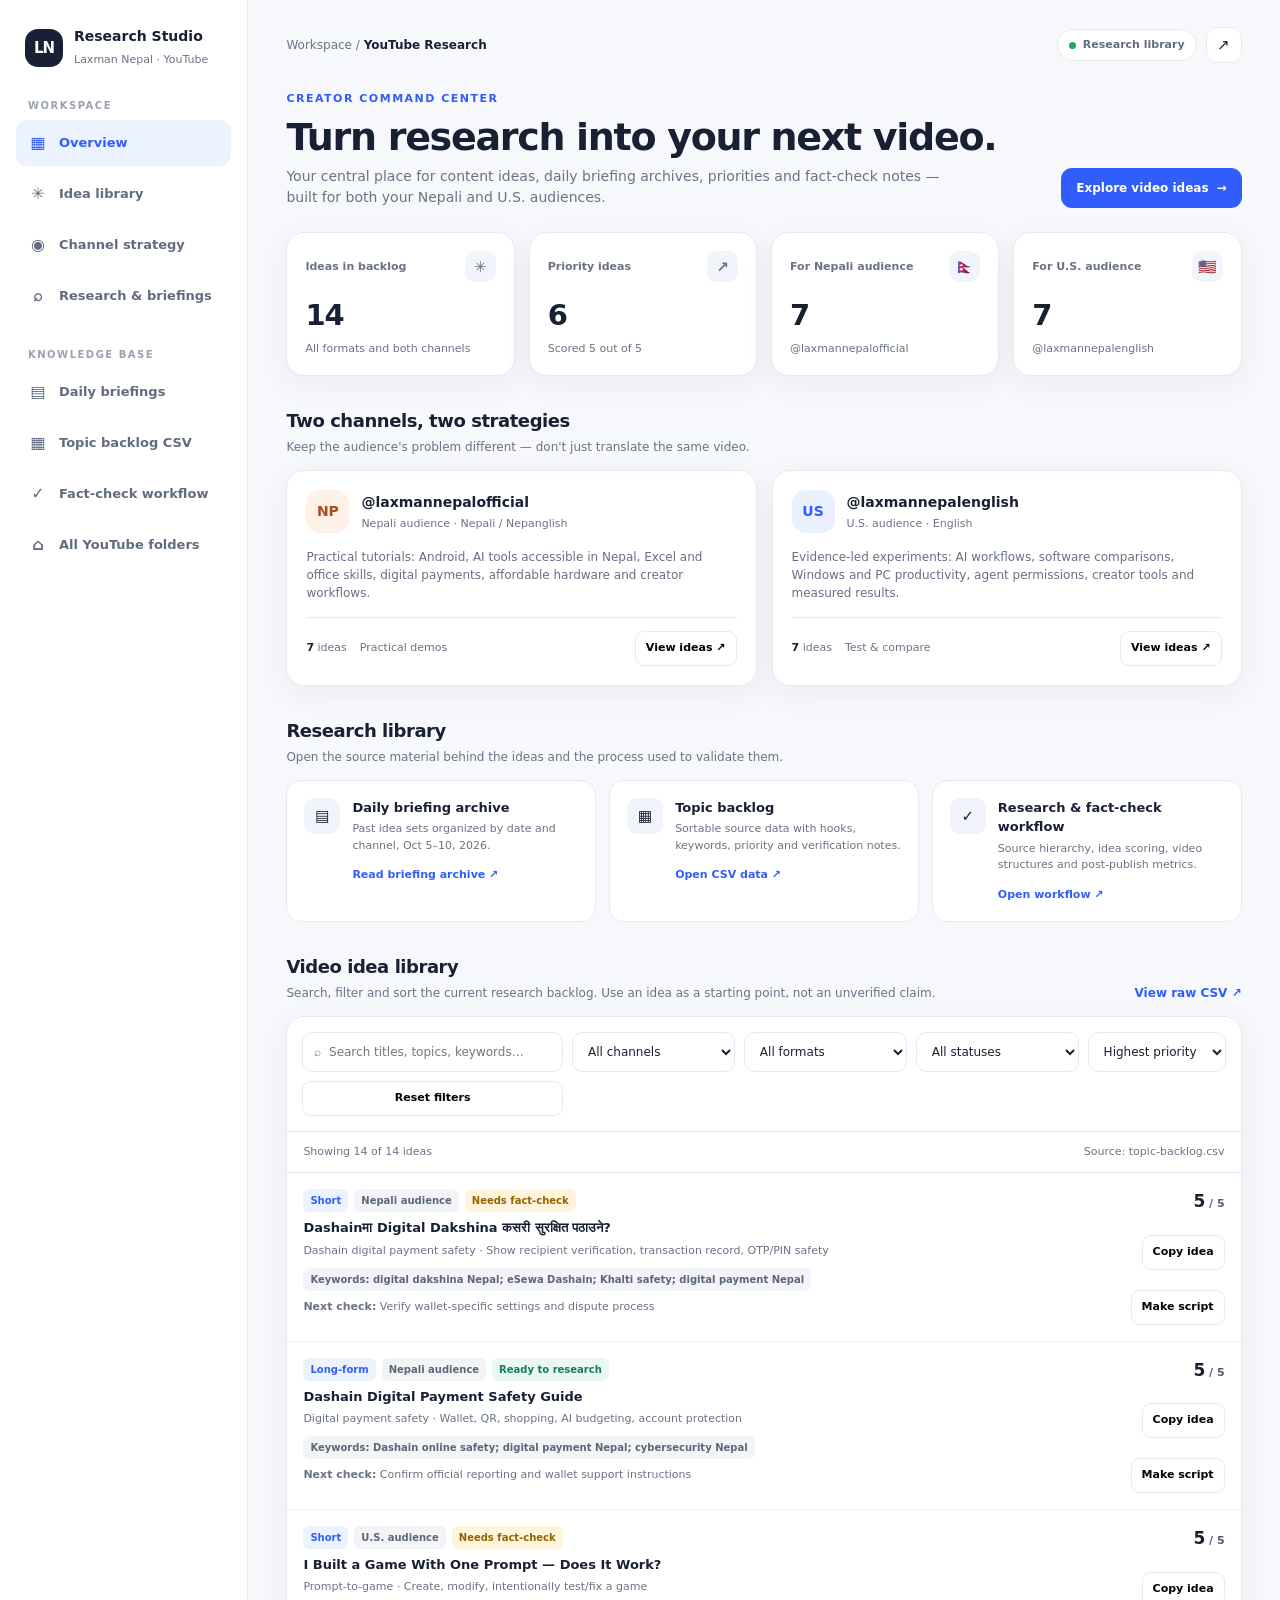
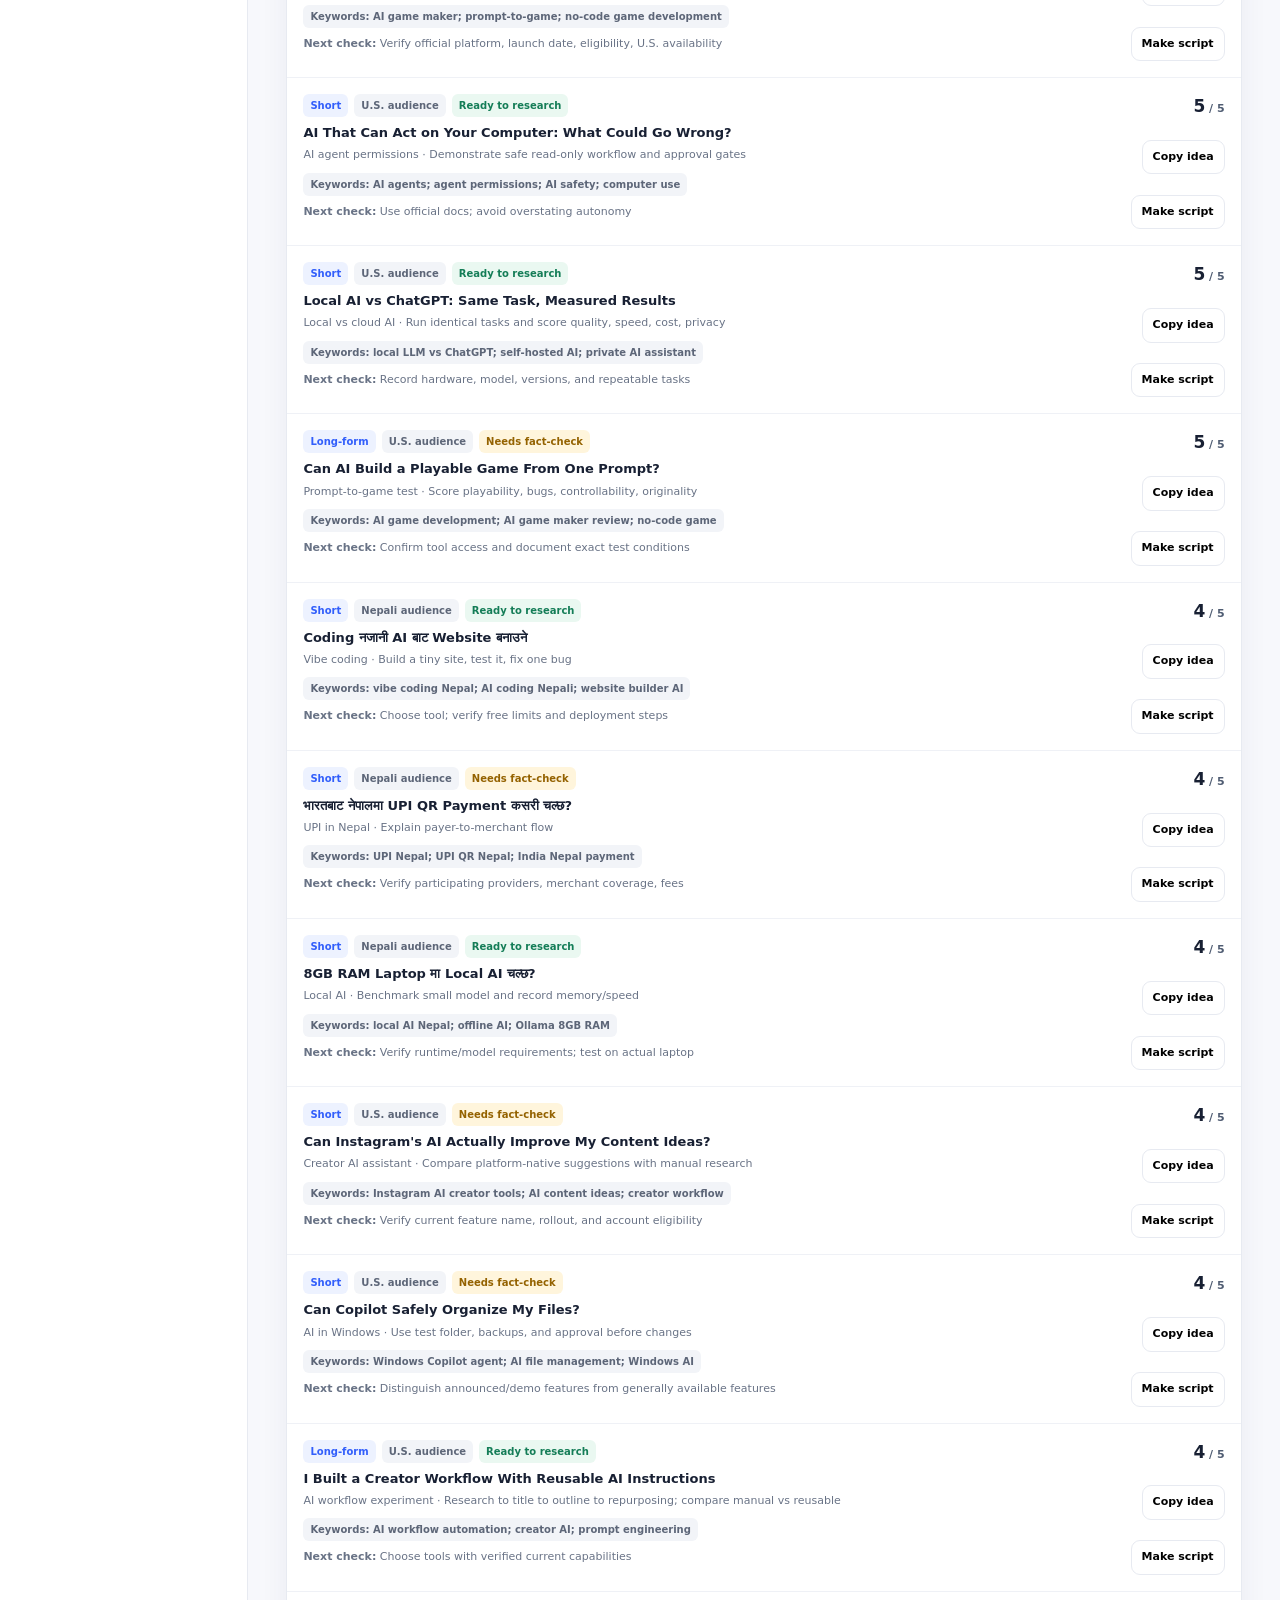
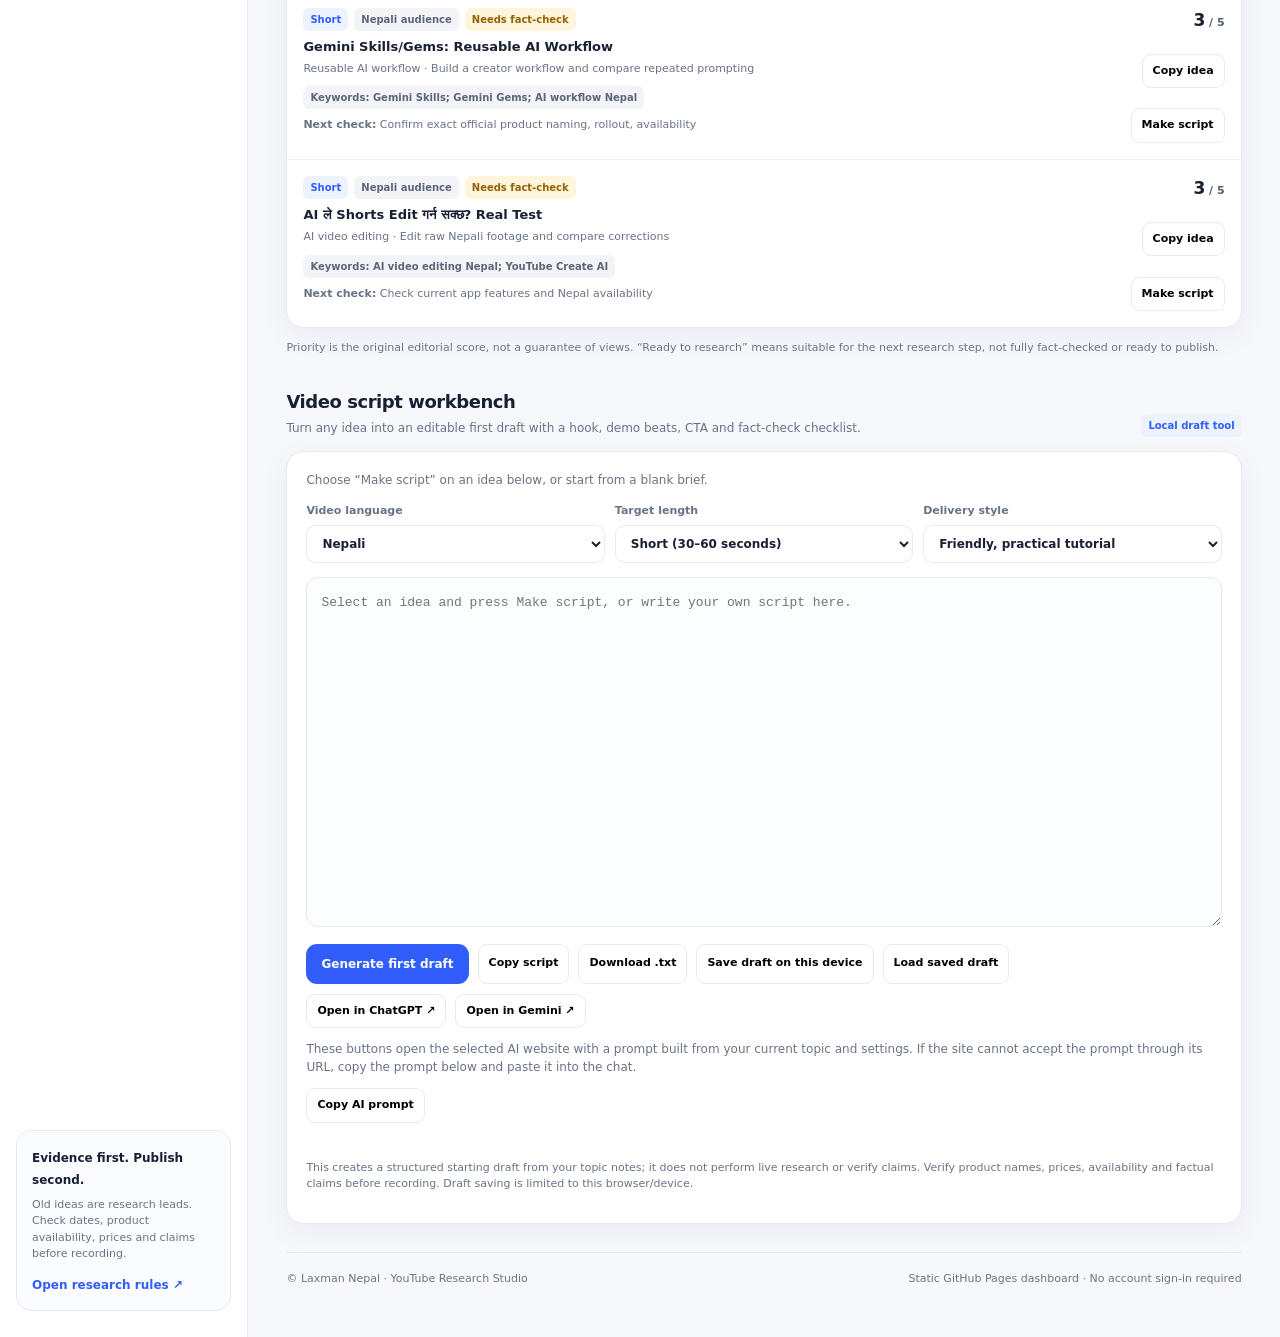
==== commit 7ab0b413: "Add ChatGPT and Gemini prompt launchers to script workbench" ====
--- a/youtube/content-growth/index.html
+++ b/youtube/content-growth/index.html
@@ -77,6 +77,7 @@
 </div>
 <textarea id="scriptText" aria-label="Editable video script draft" placeholder="Select an idea and press Make script, or write your own script here."></textarea>
 <div class="script-actions"><button class="primary" id="generateScript">Generate first draft</button><button class="outline" id="copyScript">Copy script</button><button class="outline" id="downloadScript">Download .txt</button><button class="outline" id="saveScript">Save draft on this device</button><button class="outline" id="loadScript">Load saved draft</button></div>
+<div class="script-actions ai-destinations" aria-label="Open AI assistant with this script prompt"><button class="outline" id="openChatGPT">Open in ChatGPT ↗</button><button class="outline" id="openGemini">Open in Gemini ↗</button></div><p class="script-help">These buttons open the selected AI website with a prompt built from your current topic and settings. If the site cannot accept the prompt through its URL, copy the prompt below and paste it into the chat.</p><div class="script-actions"><button class="outline" id="copyAIPrompt">Copy AI prompt</button></div>
 <div class="script-status" id="scriptStatus" role="status"></div>
 <p class="footnote">This creates a structured starting draft from your topic notes; it does not perform live research or verify claims. Verify product names, prices, availability and factual claims before recording. Draft saving is limited to this browser/device.</p>
 </div></section>
@@ -111,6 +112,27 @@
 }
 function generateDraft(){$("scriptText").value=makeDraft(selectedIdea);$("scriptStatus").textContent="Draft generated. Edit it, add source links, and verify the claims."}
 $("generateScript").addEventListener("click",generateDraft);
+
+function buildAIPrompt(){
+const x=selectedIdea, draft=$("scriptText").value;
+const title=x?x.title_direction:"[Add your video topic]";
+const channel=x?x.channel:"[Choose channel]";
+const topic=x?x.topic:"[Describe the topic and viewer problem]";
+const hook=x?x.hook_or_demo:"[Add demo idea]";
+const keywords=x?x.keywords:"[Research keywords]";
+const verification=x?x.verification_needed:"Identify claims that need verification.";
+return "Act as an expert YouTube researcher, strategist, and scriptwriter. Help me prepare a high-quality, original video script.\n\nCHANNEL: "+channel+"\nWORKING TITLE: "+title+"\nTOPIC / VIEWER PROBLEM: "+topic+"\nDEMO / HOOK IDEA: "+hook+"\nKEYWORDS TO INVESTIGATE: "+keywords+"\nLANGUAGE: "+$("scriptLanguage").value+"\nTARGET LENGTH: "+$("scriptLength").value+"\nDELIVERY STYLE: "+$("scriptStyle").value+"\n\nTASK:\n1. First research the topic using current reliable sources where browsing is available. Prioritize official documentation and primary sources; provide direct source links and dates. Never invent sources, features, prices, statistics, tests, or results. If you cannot browse, clearly say so and identify what needs checking.\n2. Propose a compelling but accurate title and opening hook.\n3. Write a complete spoken-word script suitable for the selected language and duration, with timestamps/sections, natural narration, practical steps, and clear transitions.\n4. Include a shot/screen-recording list, on-screen text, and editing notes.\n5. Add an honest conclusion and one relevant CTA.\n6. Include a fact-check table listing each time-sensitive or factual claim, its source, and verification status. Note regional limits, costs, and drawbacks where relevant.\n7. Suggest 3 title options, one thumbnail concept, a description, and useful keywords. Avoid clickbait and repetitive filler.\n\nIDEA-SPECIFIC VERIFICATION NOTE: "+verification+"\n\nCURRENT LOCAL DRAFT (use as context, improve it, and correct unsupported claims):\n"+(draft.trim()||"[No draft created yet. Build the script from the brief above.]")+"\n\nReturn the final result in clearly labelled sections. Separate verified facts from suggestions and assumptions.";
+}
+function openAIAssistant(url){
+const prompt=buildAIPrompt();
+const target=url+encodeURIComponent(prompt);
+window.open(target,"_blank","noopener,noreferrer");
+$("scriptStatus").textContent="AI site opened in a new tab. Check whether the prompt was inserted; if not, use Copy AI prompt and paste it into the chat.";
+}
+$("openChatGPT").addEventListener("click",()=>openAIAssistant("https://chatgpt.com/?q="));
+$("openGemini").addEventListener("click",()=>openAIAssistant("https://gemini.google.com/app?prompt="));
+$("copyAIPrompt").addEventListener("click",()=>{const p=buildAIPrompt();if(navigator.clipboard&&navigator.clipboard.writeText)navigator.clipboard.writeText(p).then(()=>$("scriptStatus").textContent="Full research-and-script prompt copied. Paste it into ChatGPT or Gemini.").catch(()=>$("scriptStatus").textContent="Could not access clipboard; select and copy your draft or use the AI buttons.");else $("scriptStatus").textContent="Clipboard unavailable in this browser. Try opening the AI website and copy the brief manually."});
+
 $("copyScript").addEventListener("click",()=>{const v=$("scriptText").value;if(!v.trim())return;if(navigator.clipboard&&navigator.clipboard.writeText)navigator.clipboard.writeText(v).then(()=>$("scriptStatus").textContent="Script copied.").catch(()=>$("scriptStatus").textContent="Select the text and copy it manually.");else{$("scriptText").select();$("scriptStatus").textContent="Script selected; use your device's Copy command."}});
 $("downloadScript").addEventListener("click",()=>{const blob=new Blob([$("scriptText").value],{type:"text/plain;charset=utf-8"}),url=URL.createObjectURL(blob),a=document.createElement("a");a.href=url;a.download="youtube-video-script.txt";a.click();URL.revokeObjectURL(url);$("scriptStatus").textContent="Download started."});
 $("saveScript").addEventListener("click",()=>{try{localStorage.setItem("ln-youtube-script-draft",JSON.stringify({text:$("scriptText").value,idea:selectedIdea,language:$("scriptLanguage").value,length:$("scriptLength").value,style:$("scriptStyle").value}));$("scriptStatus").textContent="Saved in this browser on this device."}catch(e){$("scriptStatus").textContent="Could not save here. Download the script instead."}});
